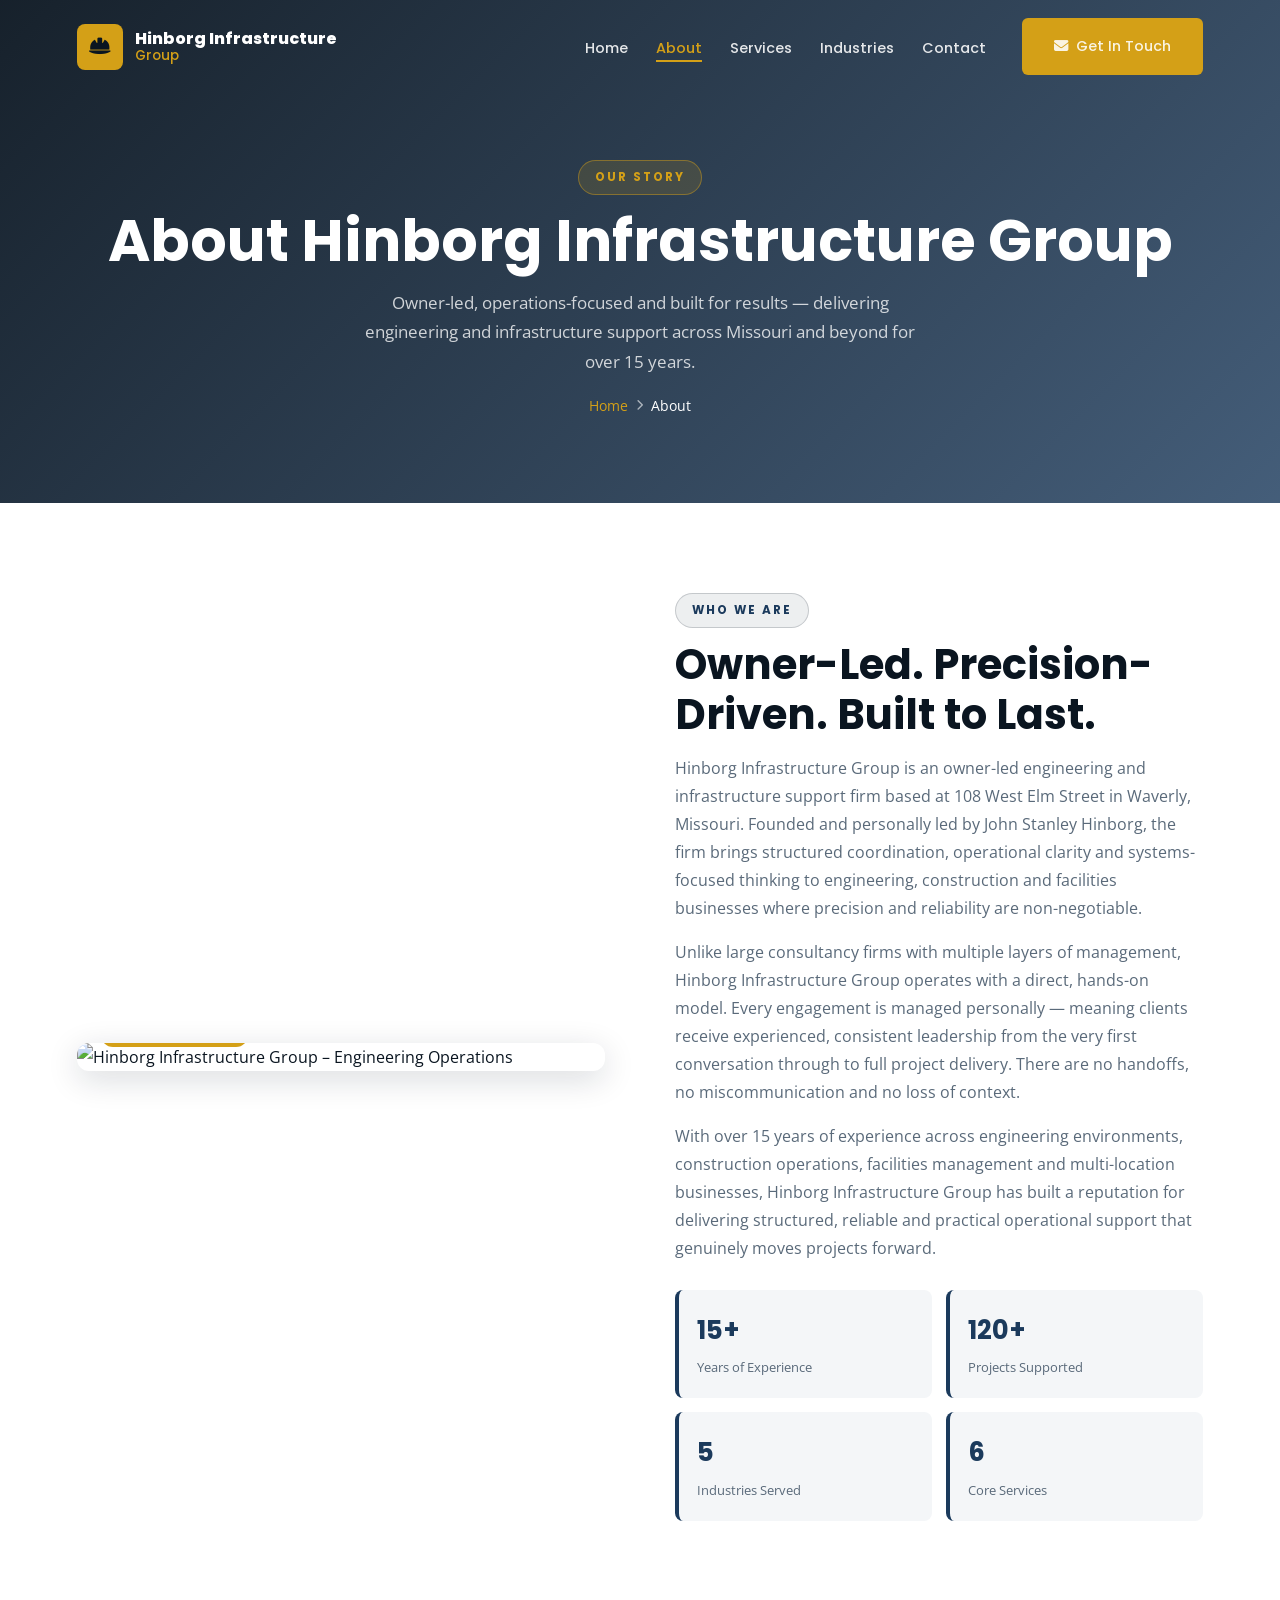
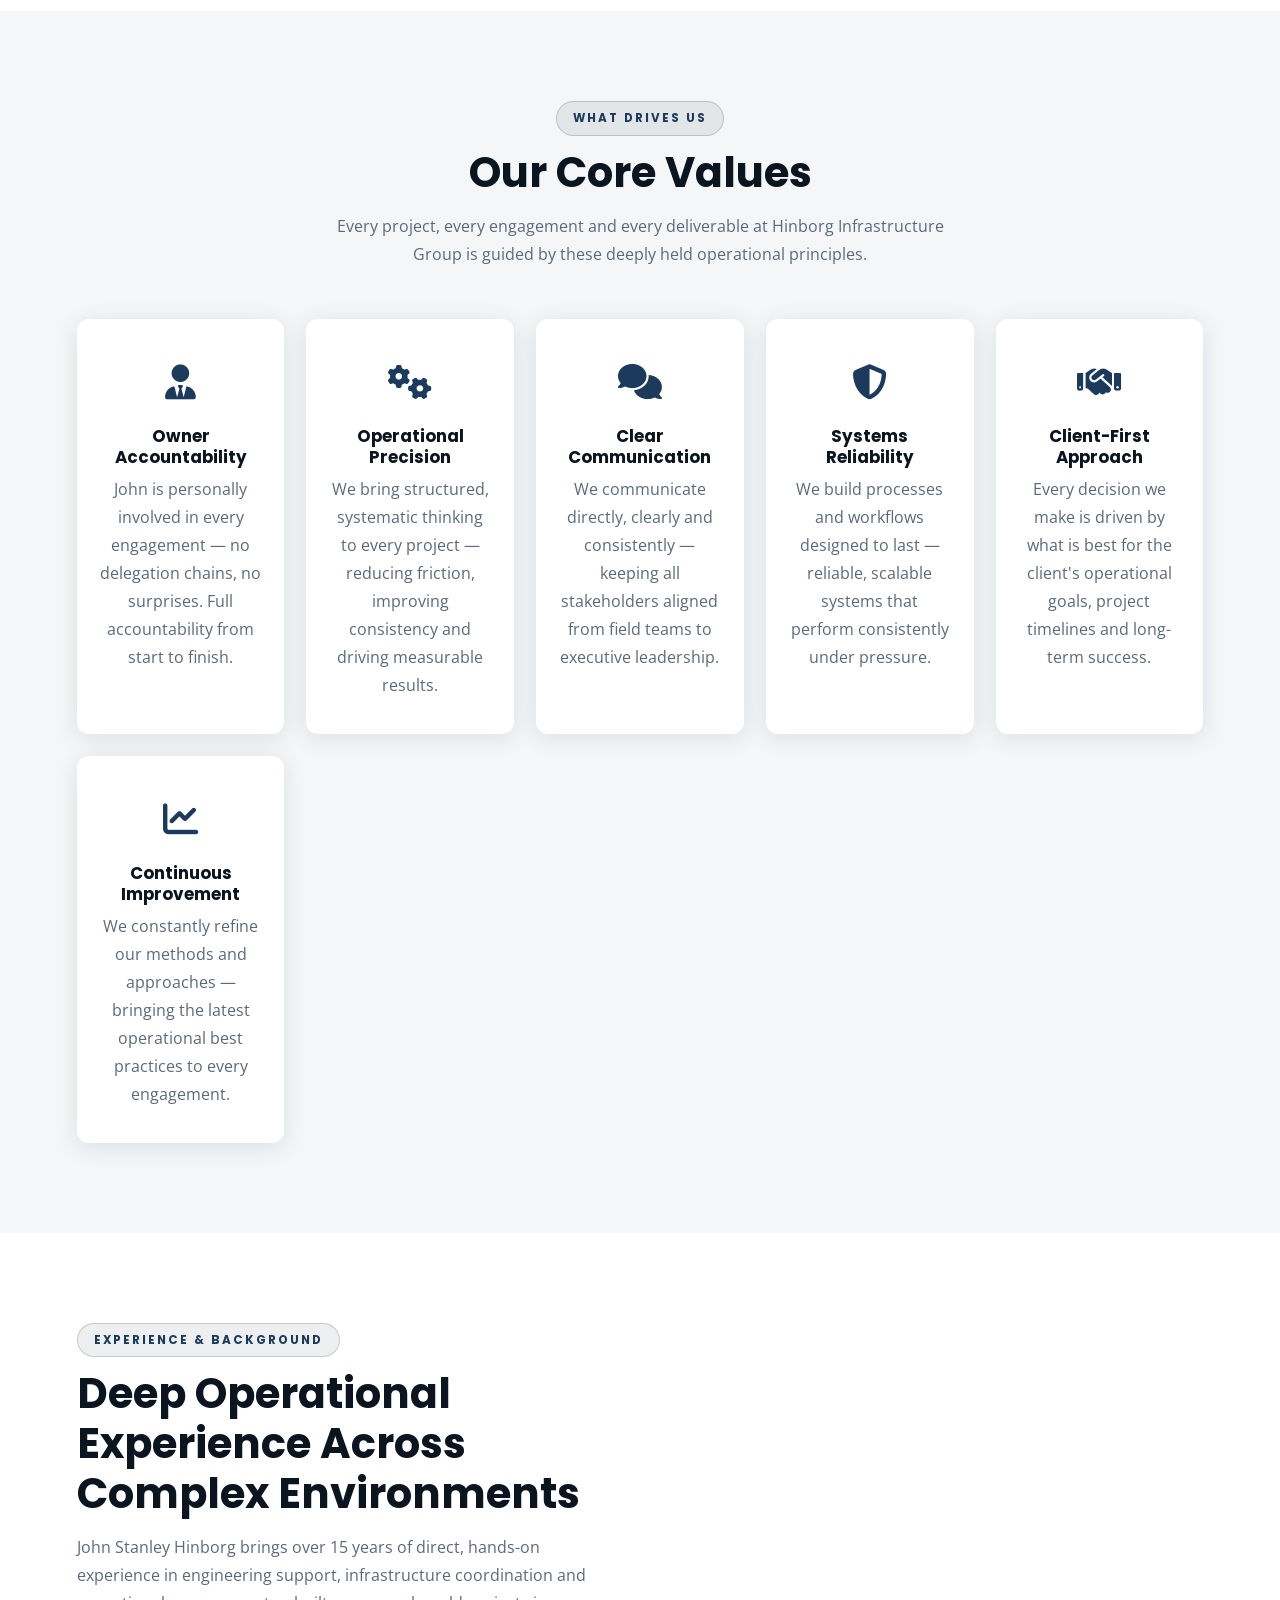
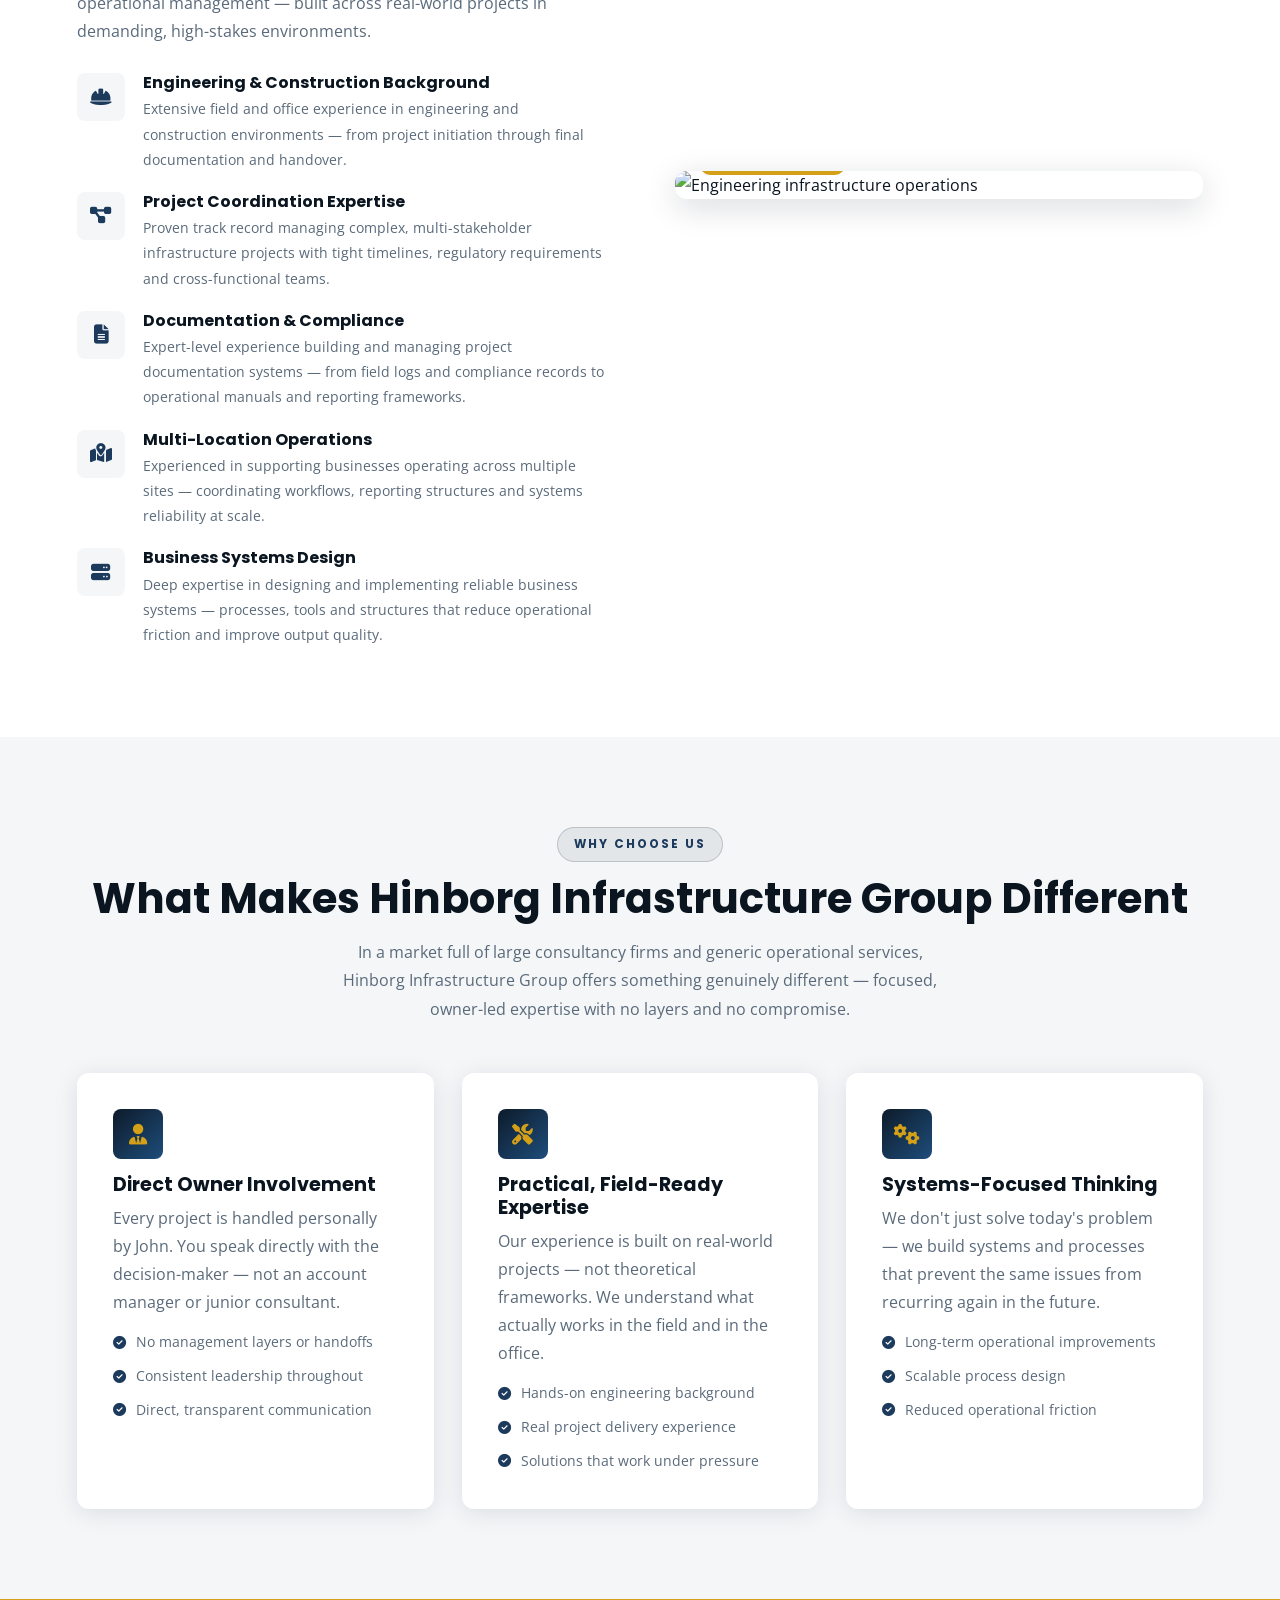
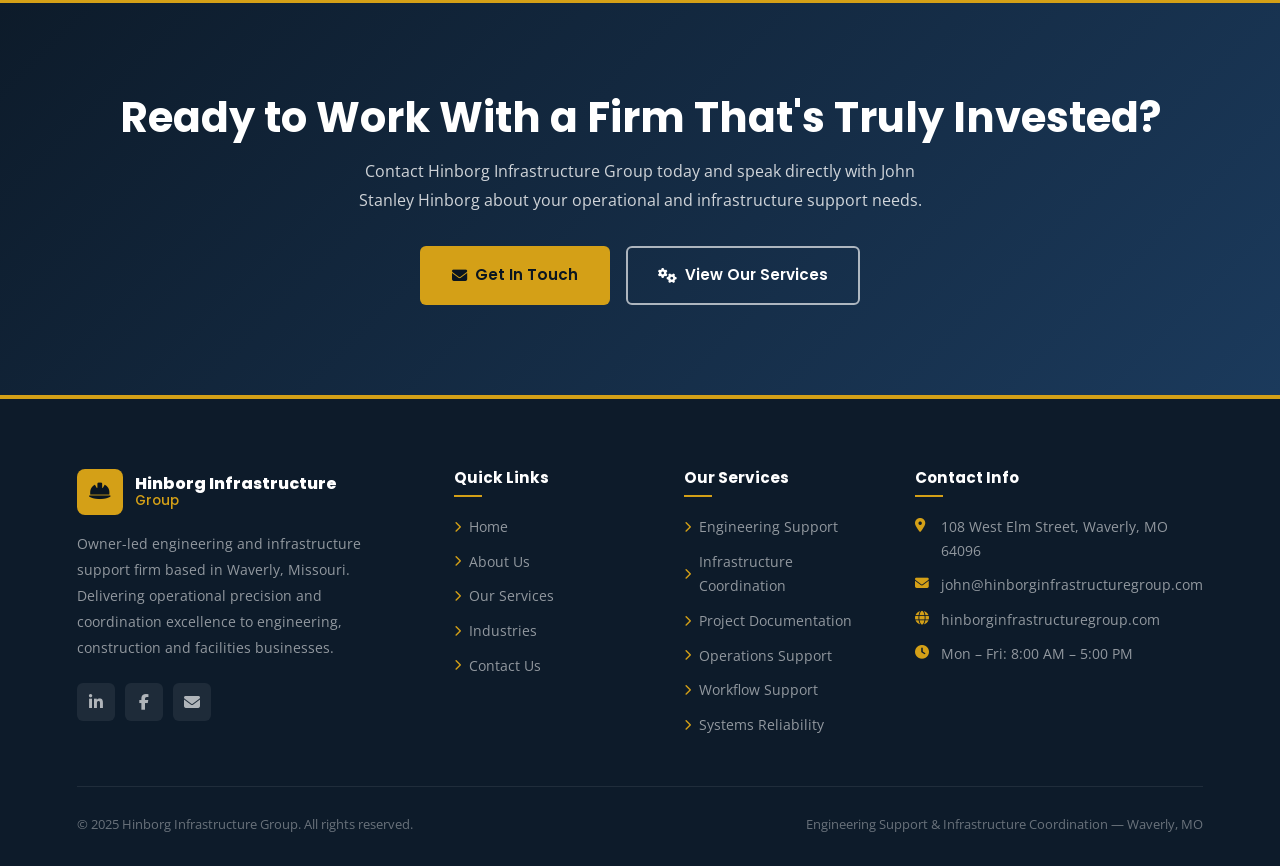
==== about.html @ 2a399a73 "first commit" ====
<!doctype html>
<html lang="en">
  <head>
    <meta charset="UTF-8" />
    <meta name="viewport" content="width=device-width, initial-scale=1.0" />
    <meta
      name="description"
      content="About Hinborg Infrastructure Group – Owner-led engineering and infrastructure support firm led by John Stanley Hinborg in Waverly, Missouri."
    />
    <title>About Us | Hinborg Infrastructure Group</title>
    <link rel="icon" href="assets/images/favicon.ico" type="image/x-icon" />
    <link rel="preconnect" href="https://fonts.googleapis.com" />
    <link rel="preconnect" href="https://fonts.gstatic.com" crossorigin />
    <link
      href="https://fonts.googleapis.com/css2?family=Poppins:wght@400;500;600;700;800&family=Open+Sans:wght@400;500;600&display=swap"
      rel="stylesheet"
    />
    <link
      rel="stylesheet"
      href="https://cdnjs.cloudflare.com/ajax/libs/font-awesome/6.5.0/css/all.min.css"
    />
    <link rel="stylesheet" href="assets/css/style.css" />
  </head>
  <body>
    <!-- NAVBAR -->
    <nav class="navbar">
      <a href="index.html" class="nav-logo">
        <div class="logo-icon"><i class="fas fa-hard-hat"></i></div>
        <div class="logo-text">Hinborg Infrastructure <span>Group</span></div>
      </a>
      <ul class="nav-links">
        <li><a href="index.html">Home</a></li>
        <li><a href="about.html" class="active">About</a></li>
        <li><a href="services.html">Services</a></li>
        <li><a href="industries.html">Industries</a></li>
        <li><a href="contact.html">Contact</a></li>
        <li class="nav-cta">
          <a href="contact.html" class="btn btn-gold">
            <i class="fas fa-envelope"></i> Get In Touch
          </a>
        </li>
      </ul>
      <div
        class="hamburger"
        aria-label="Toggle Menu"
        role="button"
        tabindex="0"
      >
        <span></span><span></span><span></span>
      </div>
    </nav>

    <!-- PAGE HERO -->
    <div class="page-hero about-hero-bg">
      <div class="page-hero-content">
        <span class="section-tag">Our Story</span>
        <h1>About Hinborg Infrastructure Group</h1>
        <p>
          Owner-led, operations-focused and built for results — delivering
          engineering and infrastructure support across Missouri and beyond for
          over 15 years.
        </p>
        <div class="breadcrumb">
          <a href="index.html">Home</a>
          <i class="fas fa-chevron-right" style="font-size: 0.7rem"></i>
          <span>About</span>
        </div>
      </div>
    </div>

    <!-- ABOUT STORY -->
    <section class="about-story">
      <div class="about-grid">
        <div class="about-img reveal-left">
          <img
            src="./assets/images/boss.png"
            alt="Hinborg Infrastructure Group – Engineering Operations"
            loading="lazy"
          />
          <div
            class="why-badge"
            style="position: absolute; bottom: 24px; left: 24px"
          >
            <strong>15+</strong>
            <span>Years of Expertise</span>
          </div>
        </div>

        <div class="about-text reveal-right">
          <span class="section-tag">Who We Are</span>
          <h2 class="section-title">
            Owner-Led. Precision-Driven. Built to Last.
          </h2>
          <p>
            Hinborg Infrastructure Group is an owner-led engineering and
            infrastructure support firm based at 108 West Elm Street in Waverly,
            Missouri. Founded and personally led by John Stanley Hinborg, the
            firm brings structured coordination, operational clarity and
            systems-focused thinking to engineering, construction and facilities
            businesses where precision and reliability are non-negotiable.
          </p>
          <p>
            Unlike large consultancy firms with multiple layers of management,
            Hinborg Infrastructure Group operates with a direct, hands-on model.
            Every engagement is managed personally — meaning clients receive
            experienced, consistent leadership from the very first conversation
            through to full project delivery. There are no handoffs, no
            miscommunication and no loss of context.
          </p>
          <p>
            With over 15 years of experience across engineering environments,
            construction operations, facilities management and multi-location
            businesses, Hinborg Infrastructure Group has built a reputation for
            delivering structured, reliable and practical operational support
            that genuinely moves projects forward.
          </p>
          <div class="about-highlights">
            <div class="highlight-box">
              <strong>15+</strong>
              <span>Years of Experience</span>
            </div>
            <div class="highlight-box">
              <strong>120+</strong>
              <span>Projects Supported</span>
            </div>
            <div class="highlight-box">
              <strong>5</strong>
              <span>Industries Served</span>
            </div>
            <div class="highlight-box">
              <strong>6</strong>
              <span>Core Services</span>
            </div>
          </div>
        </div>
      </div>
    </section>

    <!-- CORE VALUES -->
    <section class="values-section">
      <div class="text-center">
        <span class="section-tag reveal">What Drives Us</span>
        <h2 class="section-title reveal">Our Core Values</h2>
        <p class="section-sub reveal">
          Every project, every engagement and every deliverable at Hinborg
          Infrastructure Group is guided by these deeply held operational
          principles.
        </p>
      </div>
      <div class="values-grid">
        <div class="value-card reveal">
          <div class="v-icon"><i class="fas fa-user-tie"></i></div>
          <h3>Owner Accountability</h3>
          <p>
            John is personally involved in every engagement — no delegation
            chains, no surprises. Full accountability from start to finish.
          </p>
        </div>

        <div class="value-card reveal">
          <div class="v-icon"><i class="fas fa-cogs"></i></div>
          <h3>Operational Precision</h3>
          <p>
            We bring structured, systematic thinking to every project — reducing
            friction, improving consistency and driving measurable results.
          </p>
        </div>

        <div class="value-card reveal">
          <div class="v-icon"><i class="fas fa-comments"></i></div>
          <h3>Clear Communication</h3>
          <p>
            We communicate directly, clearly and consistently — keeping all
            stakeholders aligned from field teams to executive leadership.
          </p>
        </div>

        <div class="value-card reveal">
          <div class="v-icon"><i class="fas fa-shield-alt"></i></div>
          <h3>Systems Reliability</h3>
          <p>
            We build processes and workflows designed to last — reliable,
            scalable systems that perform consistently under pressure.
          </p>
        </div>

        <div class="value-card reveal">
          <div class="v-icon"><i class="fas fa-handshake"></i></div>
          <h3>Client-First Approach</h3>
          <p>
            Every decision we make is driven by what is best for the client's
            operational goals, project timelines and long-term success.
          </p>
        </div>

        <div class="value-card reveal">
          <div class="v-icon"><i class="fas fa-chart-line"></i></div>
          <h3>Continuous Improvement</h3>
          <p>
            We constantly refine our methods and approaches — bringing the
            latest operational best practices to every engagement.
          </p>
        </div>
      </div>
    </section>

    <!-- CREDENTIALS / EXPERIENCE -->
    <section style="background: var(--white); padding: 90px 6%">
      <div class="why-grid">
        <div class="why-content reveal-left">
          <span class="section-tag">Experience & Background</span>
          <h2 class="section-title">
            Deep Operational Experience Across Complex Environments
          </h2>
          <p>
            John Stanley Hinborg brings over 15 years of direct, hands-on
            experience in engineering support, infrastructure coordination and
            operational management — built across real-world projects in
            demanding, high-stakes environments.
          </p>
          <div class="why-list">
            <div class="why-item">
              <div class="wi-icon"><i class="fas fa-hard-hat"></i></div>
              <div>
                <h4>Engineering & Construction Background</h4>
                <p>
                  Extensive field and office experience in engineering and
                  construction environments — from project initiation through
                  final documentation and handover.
                </p>
              </div>
            </div>
            <div class="why-item">
              <div class="wi-icon"><i class="fas fa-project-diagram"></i></div>
              <div>
                <h4>Project Coordination Expertise</h4>
                <p>
                  Proven track record managing complex, multi-stakeholder
                  infrastructure projects with tight timelines, regulatory
                  requirements and cross-functional teams.
                </p>
              </div>
            </div>
            <div class="why-item">
              <div class="wi-icon"><i class="fas fa-file-alt"></i></div>
              <div>
                <h4>Documentation & Compliance</h4>
                <p>
                  Expert-level experience building and managing project
                  documentation systems — from field logs and compliance records
                  to operational manuals and reporting frameworks.
                </p>
              </div>
            </div>
            <div class="why-item">
              <div class="wi-icon"><i class="fas fa-map-marked-alt"></i></div>
              <div>
                <h4>Multi-Location Operations</h4>
                <p>
                  Experienced in supporting businesses operating across multiple
                  sites — coordinating workflows, reporting structures and
                  systems reliability at scale.
                </p>
              </div>
            </div>
            <div class="why-item">
              <div class="wi-icon"><i class="fas fa-server"></i></div>
              <div>
                <h4>Business Systems Design</h4>
                <p>
                  Deep expertise in designing and implementing reliable business
                  systems — processes, tools and structures that reduce
                  operational friction and improve output quality.
                </p>
              </div>
            </div>
          </div>
        </div>

        <div class="why-img reveal-right">
          <img
            src="https://images.unsplash.com/photo-1565008447742-97f6f38c985c?w=800&q=80"
            alt="Engineering infrastructure operations"
            loading="lazy"
          />
          <div
            class="why-badge"
            style="position: absolute; bottom: 24px; left: 24px"
          >
            <strong>120+</strong>
            <span>Projects Delivered</span>
          </div>
        </div>
      </div>
    </section>

    <!-- WHY HINBORG -->
    <section style="background: var(--light-gray); padding: 90px 6%">
      <div class="text-center">
        <span class="section-tag reveal">Why Choose Us</span>
        <h2 class="section-title reveal">
          What Makes Hinborg Infrastructure Group Different
        </h2>
        <p class="section-sub reveal">
          In a market full of large consultancy firms and generic operational
          services, Hinborg Infrastructure Group offers something genuinely
          different — focused, owner-led expertise with no layers and no
          compromise.
        </p>
      </div>
      <div
        class="services-full-grid"
        style="grid-template-columns: repeat(auto-fit, minmax(280px, 1fr))"
      >
        <div class="service-full-card reveal">
          <div class="sf-body" style="padding: 36px">
            <div class="sf-icon"><i class="fas fa-user-tie"></i></div>
            <h3>Direct Owner Involvement</h3>
            <p>
              Every project is handled personally by John. You speak directly
              with the decision-maker — not an account manager or junior
              consultant.
            </p>
            <ul class="sf-features" style="margin-top: 14px">
              <li>
                <i class="fas fa-check-circle"></i> No management layers or
                handoffs
              </li>
              <li>
                <i class="fas fa-check-circle"></i> Consistent leadership
                throughout
              </li>
              <li>
                <i class="fas fa-check-circle"></i> Direct, transparent
                communication
              </li>
            </ul>
          </div>
        </div>

        <div class="service-full-card reveal">
          <div class="sf-body" style="padding: 36px">
            <div class="sf-icon"><i class="fas fa-tools"></i></div>
            <h3>Practical, Field-Ready Expertise</h3>
            <p>
              Our experience is built on real-world projects — not theoretical
              frameworks. We understand what actually works in the field and in
              the office.
            </p>
            <ul class="sf-features" style="margin-top: 14px">
              <li>
                <i class="fas fa-check-circle"></i> Hands-on engineering
                background
              </li>
              <li>
                <i class="fas fa-check-circle"></i> Real project delivery
                experience
              </li>
              <li>
                <i class="fas fa-check-circle"></i> Solutions that work under
                pressure
              </li>
            </ul>
          </div>
        </div>

        <div class="service-full-card reveal">
          <div class="sf-body" style="padding: 36px">
            <div class="sf-icon"><i class="fas fa-cogs"></i></div>
            <h3>Systems-Focused Thinking</h3>
            <p>
              We don't just solve today's problem — we build systems and
              processes that prevent the same issues from recurring again in the
              future.
            </p>
            <ul class="sf-features" style="margin-top: 14px">
              <li>
                <i class="fas fa-check-circle"></i> Long-term operational
                improvements
              </li>
              <li>
                <i class="fas fa-check-circle"></i> Scalable process design
              </li>
              <li>
                <i class="fas fa-check-circle"></i> Reduced operational friction
              </li>
            </ul>
          </div>
        </div>
      </div>
    </section>

    <!-- CTA BANNER -->
    <section class="cta-banner">
      <h2 class="reveal">Ready to Work With a Firm That's Truly Invested?</h2>
      <p class="reveal">
        Contact Hinborg Infrastructure Group today and speak directly with John
        Stanley Hinborg about your operational and infrastructure support needs.
      </p>
      <div class="cta-btns reveal">
        <a href="contact.html" class="btn btn-gold"
          ><i class="fas fa-envelope"></i> Get In Touch</a
        >
        <a href="services.html" class="btn btn-outline"
          ><i class="fas fa-cogs"></i> View Our Services</a
        >
      </div>
    </section>

    <!-- FOOTER -->
    <footer>
      <div class="footer-grid">
        <div class="footer-brand">
          <div class="nav-logo" style="margin-bottom: 0">
            <div class="logo-icon"><i class="fas fa-hard-hat"></i></div>
            <div class="logo-text">
              Hinborg Infrastructure <span>Group</span>
            </div>
          </div>
          <p>
            Owner-led engineering and infrastructure support firm based in
            Waverly, Missouri. Delivering operational precision and coordination
            excellence to engineering, construction and facilities businesses.
          </p>
          <div class="social-links">
            <a href="#" aria-label="LinkedIn"
              ><i class="fab fa-linkedin-in"></i
            ></a>
            <a href="#" aria-label="Facebook"
              ><i class="fab fa-facebook-f"></i
            ></a>
            <a href="#" aria-label="Email"><i class="fas fa-envelope"></i></a>
          </div>
        </div>
        <div class="footer-col">
          <h4>Quick Links</h4>
          <ul>
            <li>
              <a href="index.html"><i class="fas fa-chevron-right"></i> Home</a>
            </li>
            <li>
              <a href="about.html"
                ><i class="fas fa-chevron-right"></i> About Us</a
              >
            </li>
            <li>
              <a href="services.html"
                ><i class="fas fa-chevron-right"></i> Our Services</a
              >
            </li>
            <li>
              <a href="industries.html"
                ><i class="fas fa-chevron-right"></i> Industries</a
              >
            </li>
            <li>
              <a href="contact.html"
                ><i class="fas fa-chevron-right"></i> Contact Us</a
              >
            </li>
          </ul>
        </div>
        <div class="footer-col">
          <h4>Our Services</h4>
          <ul>
            <li>
              <a href="services.html"
                ><i class="fas fa-chevron-right"></i> Engineering Support</a
              >
            </li>
            <li>
              <a href="services.html"
                ><i class="fas fa-chevron-right"></i> Infrastructure
                Coordination</a
              >
            </li>
            <li>
              <a href="services.html"
                ><i class="fas fa-chevron-right"></i> Project Documentation</a
              >
            </li>
            <li>
              <a href="services.html"
                ><i class="fas fa-chevron-right"></i> Operations Support</a
              >
            </li>
            <li>
              <a href="services.html"
                ><i class="fas fa-chevron-right"></i> Workflow Support</a
              >
            </li>
            <li>
              <a href="services.html"
                ><i class="fas fa-chevron-right"></i> Systems Reliability</a
              >
            </li>
          </ul>
        </div>
        <div class="footer-col">
          <h4>Contact Info</h4>
          <ul class="footer-contact-list">
            <li>
              <i class="fas fa-map-marker-alt"></i> 108 West Elm Street,
              Waverly, MO 64096
            </li>
            <li>
              <i class="fas fa-envelope"></i
              ><a
                href="mailto:john@hinborginfrastructuregroup.com"
                style="color: rgba(255, 255, 255, 0.55)"
              >
                john@hinborginfrastructuregroup.com</a
              >
            </li>
            <li><i class="fas fa-globe"></i> hinborginfrastructuregroup.com</li>
            <li><i class="fas fa-clock"></i> Mon – Fri: 8:00 AM – 5:00 PM</li>
          </ul>
        </div>
      </div>
      <div class="footer-bottom">
        <p>© 2025 Hinborg Infrastructure Group. All rights reserved.</p>
        <p>Engineering Support & Infrastructure Coordination — Waverly, MO</p>
      </div>
    </footer>

    <button id="backToTop" aria-label="Back to top">
      <i class="fas fa-chevron-up"></i>
    </button>
    <script src="assets/js/main.js"></script>
  </body>
</html>
---- assets/css/style.css ----
/* ================================================
   HINBORG INFRASTRUCTURE GROUP — style.css
   ================================================ */

/* ── 1. CSS Variables ── */
:root {
  --navy:          #0D1B2A;
  --navy-mid:      #1B3A5C;
  --navy-light:    #1E4D7B;
  --gold:          #D4A017;
  --gold-light:    #E8B420;
  --gold-dark:     #B8860B;
  --gray:          #5A6A7A;
  --gray-light:    #8A9AAA;
  --light-gray:    #F4F6F8;
  --white:         #FFFFFF;
  --dark:          #0A1520;
  --shadow:        0 4px 24px rgba(13,27,42,0.10);
  --shadow-md:     0 8px 32px rgba(13,27,42,0.16);
  --radius:        12px;
  --transition:    all 0.3s ease;
  --font-head:     'Poppins', sans-serif;
  --font-body:     'Open Sans', sans-serif;
}

/* ── 2. Reset & Base ── */
*, *::before, *::after { box-sizing: border-box; margin: 0; padding: 0; }
html { scroll-behavior: smooth; }
body {
  font-family: var(--font-body);
  color: var(--dark);
  background: var(--white);
  line-height: 1.75;
  overflow-x: hidden;
}
img { max-width: 100%; display: block; }
a  { text-decoration: none; color: inherit; }
ul { list-style: none; }

/* ── 3. Typography ── */
h1, h2, h3, h4 { font-family: var(--font-head); line-height: 1.2; }
h1 { font-size: clamp(2.2rem, 5vw, 3.6rem); }
h2 { font-size: clamp(1.8rem, 3.5vw, 2.6rem); }
h3 { font-size: 1.2rem; }
p  { color: var(--gray); }

.section-tag {
  display: inline-block;
  background: rgba(13,27,42,0.07);
  color: var(--navy-mid);
  border: 1px solid rgba(13,27,42,0.18);
  font-family: var(--font-head);
  font-weight: 700;
  font-size: 0.74rem;
  letter-spacing: 2px;
  text-transform: uppercase;
  padding: 6px 16px;
  border-radius: 50px;
  margin-bottom: 12px;
}
.section-title { color: var(--dark); margin-bottom: 14px; }
.section-sub   { max-width: 620px; margin: 0 auto 50px; text-align: center; font-size: 1.02rem; }
.text-center   { text-align: center; }

/* ── 4. Buttons ── */
.btn {
  display: inline-flex;
  align-items: center;
  gap: 8px;
  padding: 14px 30px;
  border-radius: 6px;
  font-family: var(--font-head);
  font-weight: 600;
  font-size: 0.95rem;
  cursor: pointer;
  border: 2px solid transparent;
  transition: var(--transition);
  text-decoration: none;
}
.btn-gold {
  background: var(--gold);
  color: var(--dark);
}
.btn-gold:hover {
  background: var(--gold-dark);
  color: var(--white);
  transform: translateY(-2px);
  box-shadow: 0 8px 25px rgba(212,160,23,0.40);
}
.btn-outline {
  background: transparent;
  color: var(--white);
  border-color: rgba(255,255,255,0.65);
}
.btn-outline:hover {
  background: var(--white);
  color: var(--navy);
  transform: translateY(-2px);
}
.btn-navy {
  background: var(--navy-mid);
  color: var(--white);
}
.btn-navy:hover {
  background: var(--navy);
  transform: translateY(-2px);
  box-shadow: 0 8px 25px rgba(13,27,42,0.30);
}
.btn-outline-navy {
  background: transparent;
  color: var(--navy-mid);
  border-color: var(--navy-mid);
}
.btn-outline-navy:hover {
  background: var(--navy-mid);
  color: var(--white);
  transform: translateY(-2px);
}

/* ── 5. Navbar ── */
.navbar {
  position: fixed;
  top: 0; left: 0; right: 0;
  z-index: 1000;
  display: flex;
  align-items: center;
  justify-content: space-between;
  padding: 18px 6%;
  transition: var(--transition);
  background: transparent;
}
.navbar.scrolled {
  background: var(--navy);
  padding: 12px 6%;
  box-shadow: var(--shadow-md);
}
.nav-logo { display: flex; align-items: center; gap: 12px; }
.nav-logo .logo-icon {
  width: 46px; height: 46px;
  background: var(--gold);
  border-radius: 8px;
  display: flex; align-items: center; justify-content: center;
  font-size: 1.2rem; color: var(--dark);
}
.nav-logo .logo-text {
  font-family: var(--font-head);
  font-weight: 800;
  font-size: 1rem;
  color: var(--white);
  line-height: 1.2;
}
.nav-logo .logo-text span { color: var(--gold); display: block; font-weight: 500; font-size: 0.85rem; }
.nav-links { display: flex; align-items: center; gap: 28px; }
.nav-links a {
  color: rgba(255,255,255,0.88);
  font-family: var(--font-head);
  font-weight: 500;
  font-size: 0.90rem;
  position: relative;
  transition: var(--transition);
}
.nav-links a::after {
  content: '';
  position: absolute;
  bottom: -4px; left: 0;
  width: 0; height: 2px;
  background: var(--gold);
  transition: var(--transition);
}
.nav-links a:hover,
.nav-links a.active { color: var(--gold); }
.nav-links a:hover::after,
.nav-links a.active::after { width: 100%; }
.nav-cta { margin-left: 8px; }
.hamburger {
  display: none;
  flex-direction: column;
  gap: 5px;
  cursor: pointer;
  padding: 4px;
  z-index: 1001;
}
.hamburger span {
  display: block;
  width: 26px; height: 3px;
  background: var(--white);
  border-radius: 3px;
  transition: var(--transition);
}
.hamburger.open span:nth-child(1) { transform: translateY(8px) rotate(45deg); }
.hamburger.open span:nth-child(2) { opacity: 0; }
.hamburger.open span:nth-child(3) { transform: translateY(-8px) rotate(-45deg); }

/* ── 6. Hero ── */
.hero {
  position: relative;
  min-height: 100vh;
  display: flex;
  align-items: center;
  background: url('https://images.unsplash.com/photo-1504307651254-35680f356dfd?w=1600&q=80') center/cover no-repeat;
}
.hero::before {
  content: '';
  position: absolute; inset: 0;
  background: linear-gradient(135deg, rgba(10,21,32,0.95) 0%, rgba(27,58,92,0.80) 100%);
}
.hero-content {
  position: relative;
  padding: 130px 6% 90px;
  max-width: 780px;
}
.hero-badge {
  display: inline-flex;
  align-items: center;
  gap: 8px;
  background: rgba(212,160,23,0.15);
  border: 1px solid rgba(212,160,23,0.50);
  color: var(--gold);
  padding: 8px 18px;
  border-radius: 6px;
  font-size: 0.80rem;
  font-weight: 600;
  letter-spacing: 1px;
  text-transform: uppercase;
  margin-bottom: 22px;
}
.hero-content h1 { color: var(--white); margin-bottom: 18px; font-weight: 800; }
.hero-content h1 span { color: var(--gold); }
.hero-content p  { color: rgba(255,255,255,0.82); font-size: 1.06rem; max-width: 620px; margin-bottom: 36px; }
.hero-btns  { display: flex; gap: 16px; flex-wrap: wrap; }
.hero-stats { display: flex; gap: 50px; margin-top: 60px; flex-wrap: wrap; padding-top: 32px; border-top: 1px solid rgba(255,255,255,0.12); }
.stat { color: var(--white); }
.stat strong { display: block; font-family: var(--font-head); font-size: 2.4rem; font-weight: 800; color: var(--gold); }
.stat span   { font-size: 0.82rem; opacity: 0.72; text-transform: uppercase; letter-spacing: 1px; }

/* ── 7. Trust Bar ── */
.trust-bar { background: var(--navy); padding: 16px 6%; border-bottom: 1px solid rgba(255,255,255,0.06); }
.trust-bar-inner {
  display: flex;
  align-items: center;
  justify-content: center;
  flex-wrap: wrap;
  gap: 8px;
}
.trust-item {
  display: flex;
  align-items: center;
  gap: 9px;
  color: rgba(255,255,255,0.80);
  font-family: var(--font-head);
  font-size: 0.82rem;
  font-weight: 500;
  padding: 5px 10px;
}
.trust-item i { color: var(--gold); font-size: 0.90rem; }
.trust-divider { width: 1px; height: 22px; background: rgba(255,255,255,0.15); }

/* ── 8. Sections ── */
section { padding: 90px 6%; }

/* ── 9. Services Snapshot ── */
.services-snapshot { background: var(--light-gray); }
.services-grid {
  display: grid;
  grid-template-columns: repeat(auto-fit, minmax(260px, 1fr));
  gap: 24px;
  margin-top: 20px;
}
.service-card {
  background: var(--white);
  border-radius: var(--radius);
  padding: 36px 26px;
  text-align: center;
  box-shadow: var(--shadow);
  transition: var(--transition);
  border-top: 4px solid transparent;
  border-bottom: 3px solid transparent;
}
.service-card:hover {
  transform: translateY(-8px);
  border-top-color: var(--navy-mid);
  border-bottom-color: var(--gold);
  box-shadow: var(--shadow-md);
}
.service-card .icon {
  width: 70px; height: 70px;
  background: linear-gradient(135deg, var(--navy), var(--navy-light));
  border-radius: 10px;
  display: flex; align-items: center; justify-content: center;
  font-size: 1.7rem; color: var(--gold);
  margin: 0 auto 22px;
}
.service-card h3 { margin-bottom: 10px; font-size: 1.05rem; }

/* ── 10. Why Us / About ── */
.why-us { background: var(--white); }
.why-grid {
  display: grid;
  grid-template-columns: 1fr 1fr;
  gap: 70px;
  align-items: center;
}
.why-img { border-radius: var(--radius); overflow: hidden; box-shadow: var(--shadow-md); position: relative; }
.why-img img { width: 100%; height: 100%; object-fit: cover; }
.why-badge {
  position: absolute;
  bottom: 24px; left: 24px;
  background: var(--gold);
  padding: 16px 22px;
  border-radius: var(--radius);
  text-align: center;
}
.why-badge strong { display: block; font-family: var(--font-head); font-size: 1.9rem; color: var(--dark); font-weight: 800; }
.why-badge span   { font-size: 0.76rem; font-weight: 600; color: var(--dark); }
.why-list { display: flex; flex-direction: column; gap: 20px; margin-top: 28px; }
.why-item { display: flex; gap: 18px; align-items: flex-start; }
.why-item .wi-icon {
  min-width: 48px; height: 48px;
  background: var(--light-gray);
  border-radius: 8px;
  display: flex; align-items: center; justify-content: center;
  color: var(--navy-mid); font-size: 1.2rem;
  transition: var(--transition);
}
.why-item:hover .wi-icon { background: var(--navy-mid); color: var(--gold); }
.why-item h4 { margin-bottom: 4px; font-size: 1rem; color: var(--dark); }
.why-item p  { font-size: 0.90rem; margin: 0; }

/* ── 11. Stats Strip ── */
.stats-strip {
  background: linear-gradient(135deg, var(--navy), var(--navy-mid));
  padding: 70px 6%;
}
.stats-grid {
  display: grid;
  grid-template-columns: repeat(auto-fit, minmax(180px, 1fr));
  gap: 24px;
}
.stat-box {
  text-align: center;
  padding: 36px 20px; border-radius: var(--radius);
  background: rgba(255,255,255,0.05);
  border: 1px solid rgba(255,255,255,0.10);
  transition: var(--transition);
}
.stat-box:hover { background: rgba(255,255,255,0.10); transform: translateY(-4px); }
.stat-box i      { font-size: 2rem; color: var(--gold); margin-bottom: 16px; display: block; }
.stat-box strong { display: block; font-family: var(--font-head); font-size: 2.6rem; font-weight: 800; color: var(--white); }
.stat-box span   { font-size: 0.82rem; color: rgba(255,255,255,0.65); margin-top: 6px; display: block; text-transform: uppercase; letter-spacing: 1px; }

/* ── 12. Industries Snapshot ── */
.industries-snapshot { background: var(--light-gray); }
.industries-grid {
  display: grid;
  grid-template-columns: repeat(auto-fit, minmax(220px, 1fr));
  gap: 22px;
  margin-top: 20px;
}
.industry-card {
  background: var(--white);
  border-radius: var(--radius);
  padding: 32px 24px;
  box-shadow: var(--shadow);
  transition: var(--transition);
  border-left: 4px solid transparent;
}
.industry-card:hover {
  transform: translateY(-6px);
  border-left-color: var(--gold);
  box-shadow: var(--shadow-md);
}
.ind-icon {
  width: 56px; height: 56px;
  background: var(--light-gray);
  border-radius: 8px;
  display: flex; align-items: center; justify-content: center;
  font-size: 1.5rem; color: var(--navy-mid);
  margin-bottom: 18px;
  transition: var(--transition);
}
.industry-card:hover .ind-icon { background: var(--navy-mid); color: var(--gold); }
.industry-card h3 { margin-bottom: 10px; font-size: 1.05rem; }
.ind-link {
  display: inline-flex; align-items: center; gap: 6px;
  margin-top: 14px; font-family: var(--font-head);
  font-size: 0.85rem; font-weight: 600; color: var(--navy-mid);
  transition: var(--transition);
}
.ind-link:hover { color: var(--gold); gap: 10px; }

/* ── 13. Process ── */
.process-section { background: var(--white); }
.process-grid {
  display: flex; align-items: center; justify-content: center;
  gap: 20px; flex-wrap: wrap; margin-top: 20px;
}
.process-card {
  background: var(--light-gray); border-radius: var(--radius);
  padding: 40px 28px; text-align: center;
  flex: 1; min-width: 220px; max-width: 280px;
  position: relative; transition: var(--transition);
  border-bottom: 3px solid transparent;
}
.process-card:hover { transform: translateY(-6px); border-bottom-color: var(--gold); box-shadow: var(--shadow-md); background: var(--white); }
.process-num {
  position: absolute; top: -16px; left: 50%; transform: translateX(-50%);
  background: var(--navy-mid); color: var(--gold);
  font-family: var(--font-head); font-weight: 800; font-size: 0.85rem;
  padding: 4px 16px; border-radius: 50px;
}
.process-icon {
  width: 66px; height: 66px;
  background: linear-gradient(135deg, var(--navy), var(--navy-light));
  border-radius: 10px;
  display: flex; align-items: center; justify-content: center;
  font-size: 1.6rem; color: var(--gold);
  margin: 16px auto 18px;
}
.process-card h3 { margin-bottom: 10px; font-size: 1.05rem; }
.process-arrow   { color: var(--navy-light); font-size: 1.5rem; opacity: 0.30; }

/* ── 14. CTA Banner ── */
.cta-banner {
  background: linear-gradient(135deg, var(--navy), var(--navy-mid));
  padding: 90px 6%; text-align: center;
  border-top: 4px solid var(--gold);
}
.cta-banner h2 { color: var(--white); margin-bottom: 14px; }
.cta-banner p  { color: rgba(255,255,255,0.80); max-width: 580px; margin: 0 auto 32px; font-size: 1.02rem; }
.cta-btns { display: flex; gap: 16px; justify-content: center; flex-wrap: wrap; }

/* ── 15. Page Hero (inner pages) ── */
.page-hero {
  position: relative;
  padding: 160px 6% 85px;
  text-align: center;
}
.page-hero::before {
  content: '';
  position: absolute; inset: 0;
  background: linear-gradient(135deg, rgba(10,21,32,0.95), rgba(27,58,92,0.82));
  z-index: 0;
}
.page-hero-content { position: relative; z-index: 1; }
.page-hero .section-tag { background: rgba(212,160,23,0.15); border-color: rgba(212,160,23,0.45); color: var(--gold); }
.page-hero h1 { color: var(--white); margin-bottom: 12px; }
.page-hero p  { color: rgba(255,255,255,0.78); font-size: 1.05rem; max-width: 580px; margin: 0 auto; }
.breadcrumb {
  display: flex; align-items: center; justify-content: center;
  gap: 8px; margin-top: 18px;
  font-size: 0.86rem; color: rgba(255,255,255,0.60);
}
.breadcrumb a    { color: var(--gold); transition: var(--transition); }
.breadcrumb a:hover { color: var(--gold-light); }
.breadcrumb span { color: var(--white); }
.about-hero-bg      { background: url('https://images.unsplash.com/photo-1581094794329-c8112a89af12?w=1600&q=80') center/cover no-repeat; }
.services-hero-bg   { background: url('https://images.unsplash.com/photo-1504307651254-35680f356dfd?w=1600&q=80') center/cover no-repeat; }
.industries-hero-bg { background: url('https://images.unsplash.com/photo-1565008447742-97f6f38c985c?w=1600&q=80') center/cover no-repeat; }
.contact-hero-bg    { background: url('https://images.unsplash.com/photo-1497366216548-37526070297c?w=1600&q=80') center/cover no-repeat; }

/* ── 16. About Page ── */
.about-story { background: var(--white); }
.about-grid  { display: grid; grid-template-columns: 1fr 1fr; gap: 70px; align-items: center; }
.about-img   { border-radius: var(--radius); overflow: hidden; box-shadow: var(--shadow-md); position: relative; }
.about-img img { width: 100%; height: 100%; object-fit: cover; }
.about-text p  { margin-bottom: 16px; }
.about-highlights { display: grid; grid-template-columns: 1fr 1fr; gap: 14px; margin-top: 28px; }
.highlight-box { background: var(--light-gray); border-radius: 8px; padding: 18px; border-left: 4px solid var(--navy-mid); }
.highlight-box strong { display: block; font-family: var(--font-head); font-size: 1.6rem; color: var(--navy-mid); }
.highlight-box span   { font-size: 0.82rem; color: var(--gray); }
.values-section { background: var(--light-gray); }
.values-grid { display: grid; grid-template-columns: repeat(auto-fit, minmax(200px, 1fr)); gap: 22px; margin-top: 20px; }
.value-card  { background: var(--white); border-radius: var(--radius); padding: 32px 22px; text-align: center; box-shadow: var(--shadow); transition: var(--transition); border-bottom: 3px solid transparent; }
.value-card:hover { transform: translateY(-6px); box-shadow: var(--shadow-md); border-bottom-color: var(--gold); }
.value-card .v-icon { font-size: 2.2rem; color: var(--navy-mid); margin-bottom: 14px; }
.value-card h3 { margin-bottom: 8px; font-size: 1.05rem; }

/* ── 17. Services Full Page ── */
.services-full-grid { display: grid; grid-template-columns: repeat(auto-fit, minmax(320px, 1fr)); gap: 28px; margin-top: 20px; }
.service-full-card { border-radius: var(--radius); overflow: hidden; box-shadow: var(--shadow); transition: var(--transition); background: var(--white); }
.service-full-card:hover { transform: translateY(-8px); box-shadow: var(--shadow-md); }
.sf-img { position: relative; overflow: hidden; }
.sf-img img { width: 100%; height: 220px; object-fit: cover; transition: var(--transition); }
.service-full-card:hover .sf-img img { transform: scale(1.06); }
.sf-badge { position: absolute; top: 14px; right: 14px; background: var(--gold); color: var(--dark); font-size: 0.72rem; font-weight: 700; padding: 4px 12px; border-radius: 4px; font-family: var(--font-head); }
.sf-body { padding: 28px; }
.sf-icon { width: 50px; height: 50px; background: linear-gradient(135deg, var(--navy), var(--navy-light)); border-radius: 8px; display: flex; align-items: center; justify-content: center; color: var(--gold); font-size: 1.3rem; margin-bottom: 14px; }
.sf-body h3 { margin-bottom: 8px; }
.sf-features { margin-top: 16px; display: flex; flex-direction: column; gap: 9px; }
.sf-features li { display: flex; align-items: center; gap: 10px; font-size: 0.88rem; color: var(--gray); }
.sf-features li i { color: var(--navy-mid); font-size: 0.82rem; }

/* ── 18. Industries Full Page ── */
.industries-full-grid { display: grid; grid-template-columns: repeat(auto-fit, minmax(300px, 1fr)); gap: 26px; margin-top: 20px; }
.industry-full-card { background: var(--white); border-radius: var(--radius); padding: 36px 28px; box-shadow: var(--shadow); transition: var(--transition); border-top: 4px solid transparent; }
.industry-full-card:hover { transform: translateY(-6px); box-shadow: var(--shadow-md); border-top-color: var(--gold); }
.ifc-icon { width: 64px; height: 64px; background: linear-gradient(135deg, var(--navy), var(--navy-light)); border-radius: 10px; display: flex; align-items: center; justify-content: center; font-size: 1.7rem; color: var(--gold); margin-bottom: 20px; }
.ifc-features { margin-top: 16px; display: flex; flex-direction: column; gap: 8px; }
.ifc-features li { display: flex; align-items: center; gap: 10px; font-size: 0.88rem; color: var(--gray); }
.ifc-features li i { color: var(--gold); font-size: 0.78rem; }

/* ── 19. Contact Page ── */
.contact-section { background: var(--white); }
.contact-grid { display: grid; grid-template-columns: 1fr 1.5fr; gap: 56px; align-items: start; }
.contact-info { display: flex; flex-direction: column; gap: 20px; }
.ci-card { display: flex; gap: 16px; align-items: flex-start; background: var(--light-gray); border-radius: var(--radius); padding: 22px; transition: var(--transition); border-left: 4px solid transparent; }
.ci-card:hover { border-left-color: var(--gold); background: var(--white); box-shadow: var(--shadow); }
.ci-icon { min-width: 46px; height: 46px; background: var(--navy-mid); border-radius: 8px; display: flex; align-items: center; justify-content: center; color: var(--gold); font-size: 1.15rem; }
.ci-text h4 { margin-bottom: 4px; font-size: 0.95rem; color: var(--dark); }
.ci-text p  { font-size: 0.88rem; margin: 0; }
.contact-form-wrap { background: var(--white); border-radius: var(--radius); padding: 44px; box-shadow: var(--shadow-md); border-top: 4px solid var(--navy-mid); }
.contact-form-wrap h3 { margin-bottom: 6px; }
.contact-form-wrap > p { margin-bottom: 28px; font-size: 0.93rem; }
.form-row { display: grid; grid-template-columns: 1fr 1fr; gap: 16px; }
.form-group { display: flex; flex-direction: column; gap: 6px; margin-bottom: 16px; }
.form-group label { font-family: var(--font-head); font-size: 0.85rem; font-weight: 600; color: var(--dark); }
.form-group input,
.form-group select,
.form-group textarea { padding: 12px 16px; border: 2px solid #DDE3EA; border-radius: 6px; font-family: var(--font-body); font-size: 0.93rem; color: var(--dark); transition: var(--transition); outline: none; background: var(--light-gray); }
.form-group input:focus,
.form-group select:focus,
.form-group textarea:focus { border-color: var(--navy-mid); background: var(--white); box-shadow: 0 0 0 3px rgba(27,58,92,0.10); }
.form-group textarea { resize: vertical; min-height: 140px; }
.form-success { display: none; background: #EBF5EB; border: 1px solid #2E7D32; border-radius: 6px; padding: 14px 18px; color: #1B5E20; font-weight: 600; margin-top: 14px; align-items: center; gap: 10px; font-size: 0.92rem; }
.map-section { background: var(--light-gray); padding: 0 6% 80px; }
.map-wrap { border-radius: var(--radius); overflow: hidden; box-shadow: var(--shadow); }
.map-wrap iframe { width: 100%; height: 420px; border: none; display: block; }

/* ── 20. Footer ── */
footer { background: var(--navy); padding: 70px 6% 30px; border-top: 4px solid var(--gold); }
.footer-grid { display: grid; grid-template-columns: 1.8fr 1fr 1fr 1.3fr; gap: 48px; margin-bottom: 48px; }
.footer-brand p { margin: 16px 0 22px; font-size: 0.88rem; line-height: 1.85; color: rgba(255,255,255,0.55); }
.social-links { display: flex; gap: 10px; }
.social-links a { width: 38px; height: 38px; border-radius: 6px; background: rgba(255,255,255,0.07); display: flex; align-items: center; justify-content: center; color: rgba(255,255,255,0.65); transition: var(--transition); }
.social-links a:hover { background: var(--gold); color: var(--dark); }
.footer-col h4 { font-family: var(--font-head); font-size: 0.95rem; color: var(--white); margin-bottom: 18px; position: relative; padding-bottom: 10px; }
.footer-col h4::after { content: ''; position: absolute; bottom: 0; left: 0; width: 28px; height: 2px; background: var(--gold); }
.footer-col ul { display: flex; flex-direction: column; gap: 10px; }
.footer-col ul li a { color: rgba(255,255,255,0.55); font-size: 0.88rem; transition: var(--transition); display: flex; align-items: center; gap: 8px; }
.footer-col ul li a i { color: var(--gold); font-size: 0.70rem; }
.footer-col ul li a:hover { color: var(--gold); padding-left: 4px; }
.footer-contact-list { display: flex; flex-direction: column; gap: 13px; }
.footer-contact-list li { display: flex; align-items: flex-start; gap: 12px; font-size: 0.86rem; color: rgba(255,255,255,0.55); }
.footer-contact-list li i { color: var(--gold); margin-top: 4px; min-width: 14px; }
.footer-bottom { border-top: 1px solid rgba(255,255,255,0.08); padding-top: 26px; display: flex; justify-content: space-between; align-items: center; flex-wrap: wrap; gap: 10px; font-size: 0.83rem; }
.footer-bottom p { color: rgba(255,255,255,0.38); margin: 0; }

/* ── 21. Animations ── */
.reveal        { opacity: 0; transform: translateY(32px); transition: opacity 0.65s ease, transform 0.65s ease; }
.reveal.visible  { opacity: 1; transform: translateY(0); }
.reveal-left   { opacity: 0; transform: translateX(-36px); transition: opacity 0.65s ease, transform 0.65s ease; }
.reveal-right  { opacity: 0; transform: translateX(36px);  transition: opacity 0.65s ease, transform 0.65s ease; }
.reveal-left.visible,
.reveal-right.visible { opacity: 1; transform: translate(0); }

/* ── 22. Back to Top ── */
#backToTop { position: fixed; bottom: 30px; right: 30px; width: 48px; height: 48px; background: var(--navy-mid); color: var(--gold); border: 2px solid var(--gold); border-radius: 6px; font-size: 1.1rem; cursor: pointer; display: flex; align-items: center; justify-content: center; opacity: 0; pointer-events: none; transition: var(--transition); z-index: 999; }
#backToTop.show { opacity: 1; pointer-events: all; }
#backToTop:hover { background: var(--gold); color: var(--dark); transform: translateY(-3px); }

/* ── 23. Media Queries ── */
@media (max-width: 1024px) {
  .why-grid, .about-grid, .contact-grid { grid-template-columns: 1fr; }
  .footer-grid { grid-template-columns: 1fr 1fr; }
  .why-img img, .about-img img { height:100%; }
  .process-arrow { display: none; }
}
@media (max-width: 768px) {
  .nav-links { display: none; flex-direction: column; }
  .nav-links.open { display: flex; position: fixed; top: 0; left: 0; right: 0; bottom: 0; background: var(--navy); justify-content: center; align-items: center; gap: 32px; z-index: 999; }
  .nav-links.open .nav-cta { display: flex; }
  .nav-links a { font-size: 1.2rem; }
  .hamburger { display: flex; }
  .form-row { grid-template-columns: 1fr; }
  .trust-divider { display: none; }
  .hero-stats { gap: 24px; }
  .cta-btns { flex-direction: column; align-items: center; }
  .about-highlights { grid-template-columns: 1fr 1fr; }
}
@media (max-width: 480px) {
  section { padding: 70px 5%; }
  .footer-grid { grid-template-columns: 1fr; }
  .hero-btns { flex-direction: column; }
  .about-highlights { grid-template-columns: 1fr; }
  .contact-form-wrap { padding: 26px 18px; }
  .trust-bar-inner { justify-content: flex-start; }
}
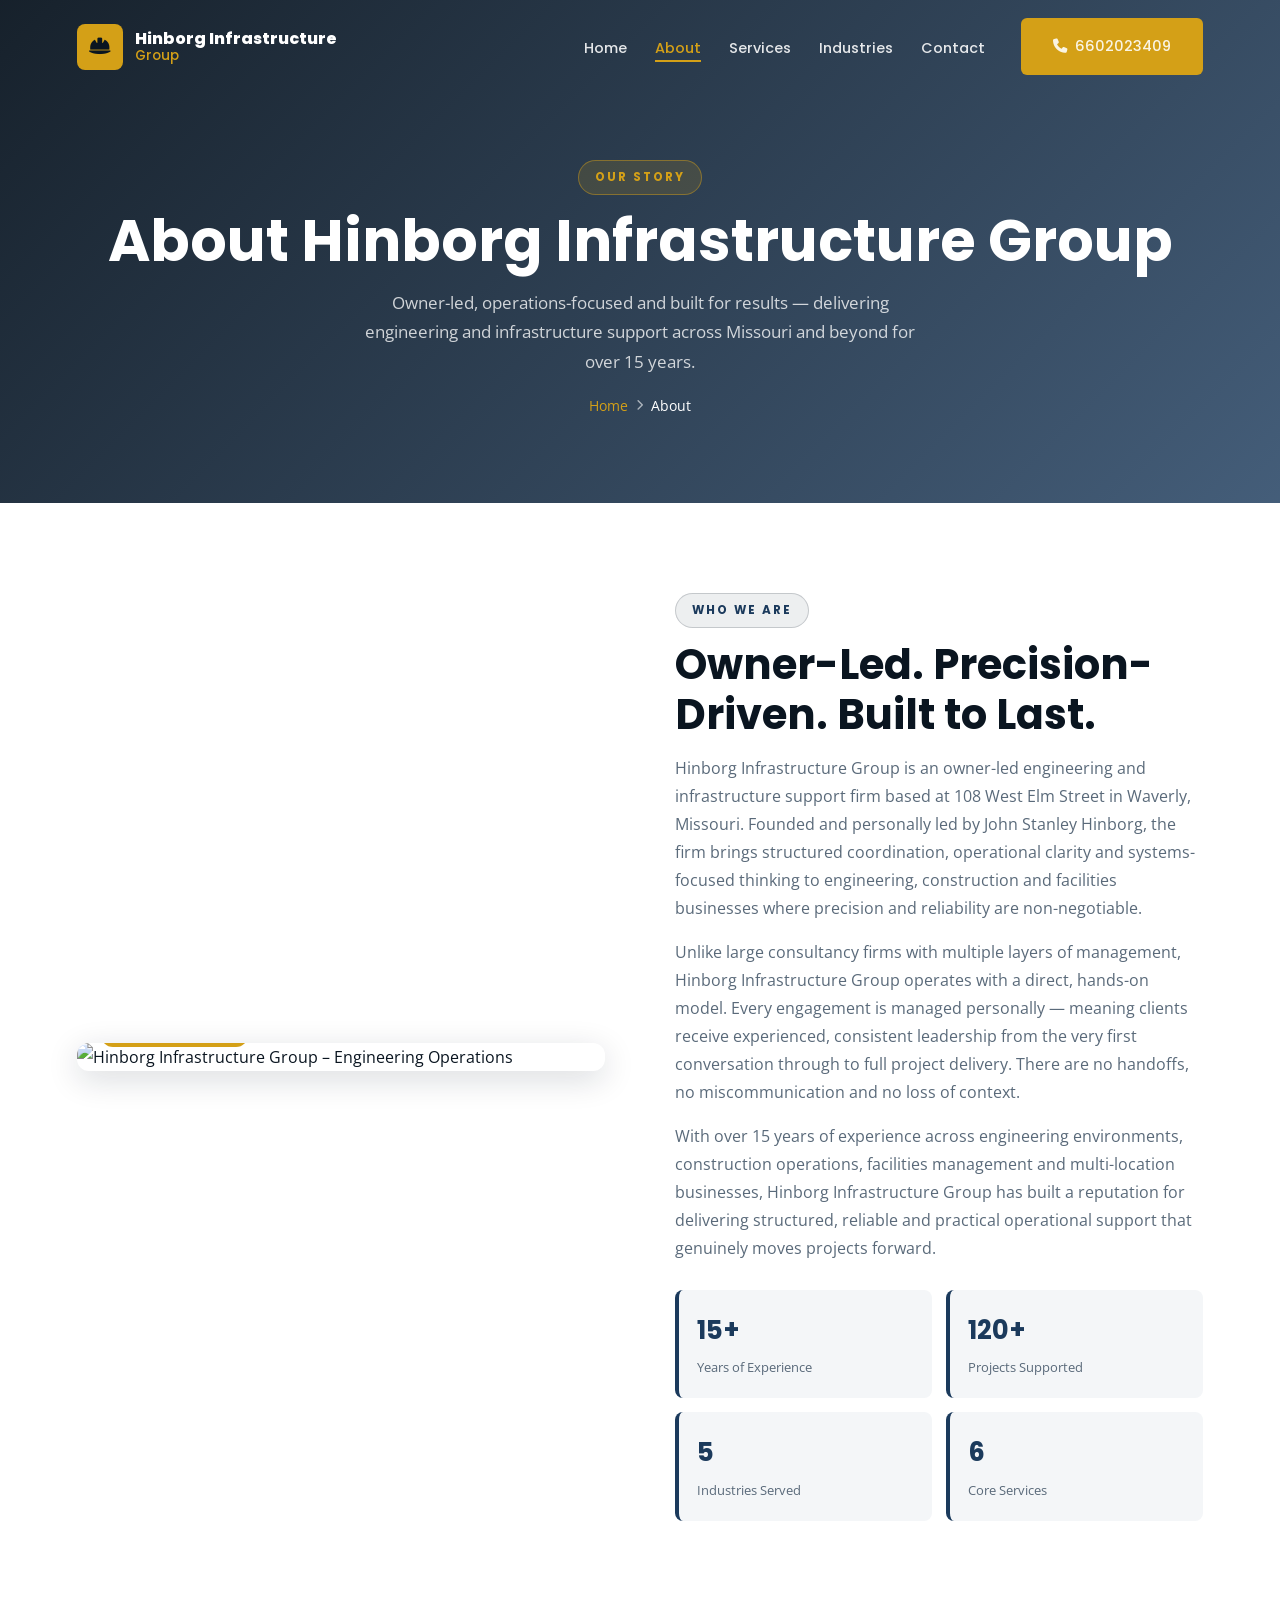
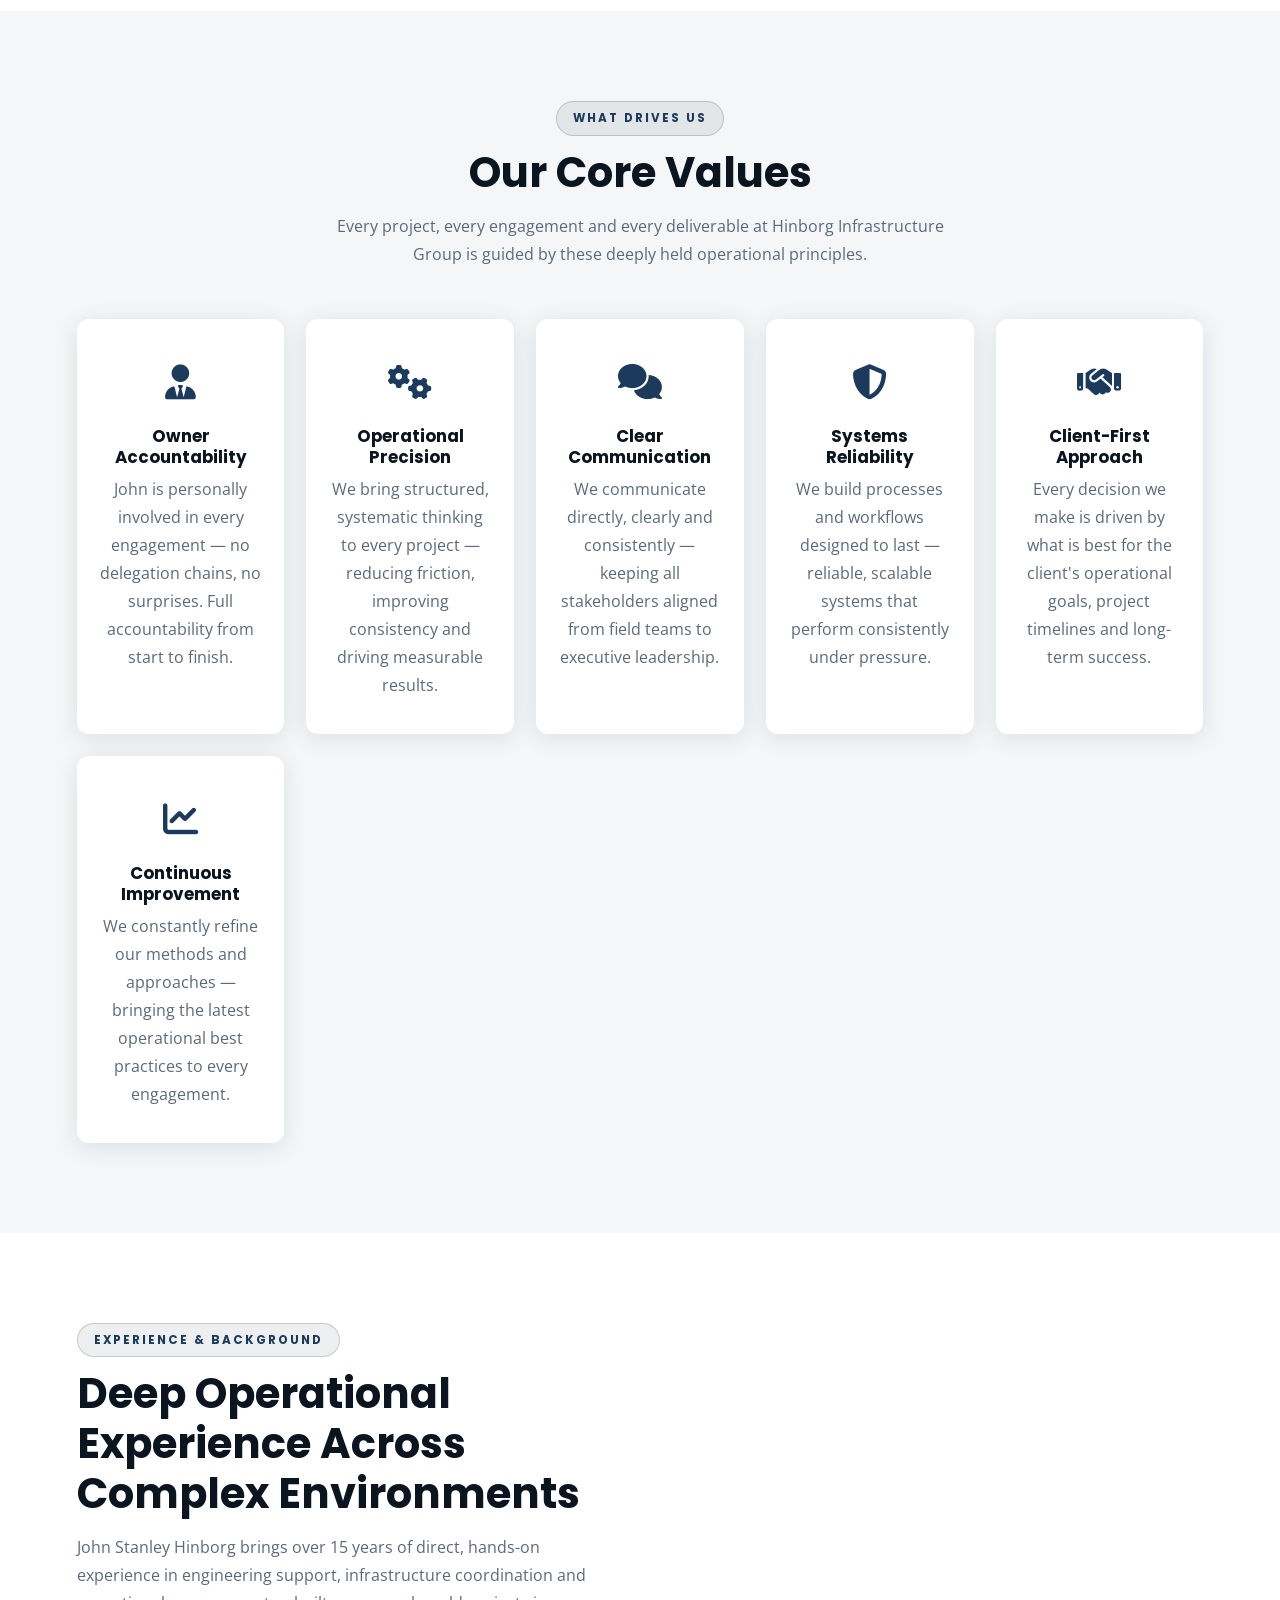
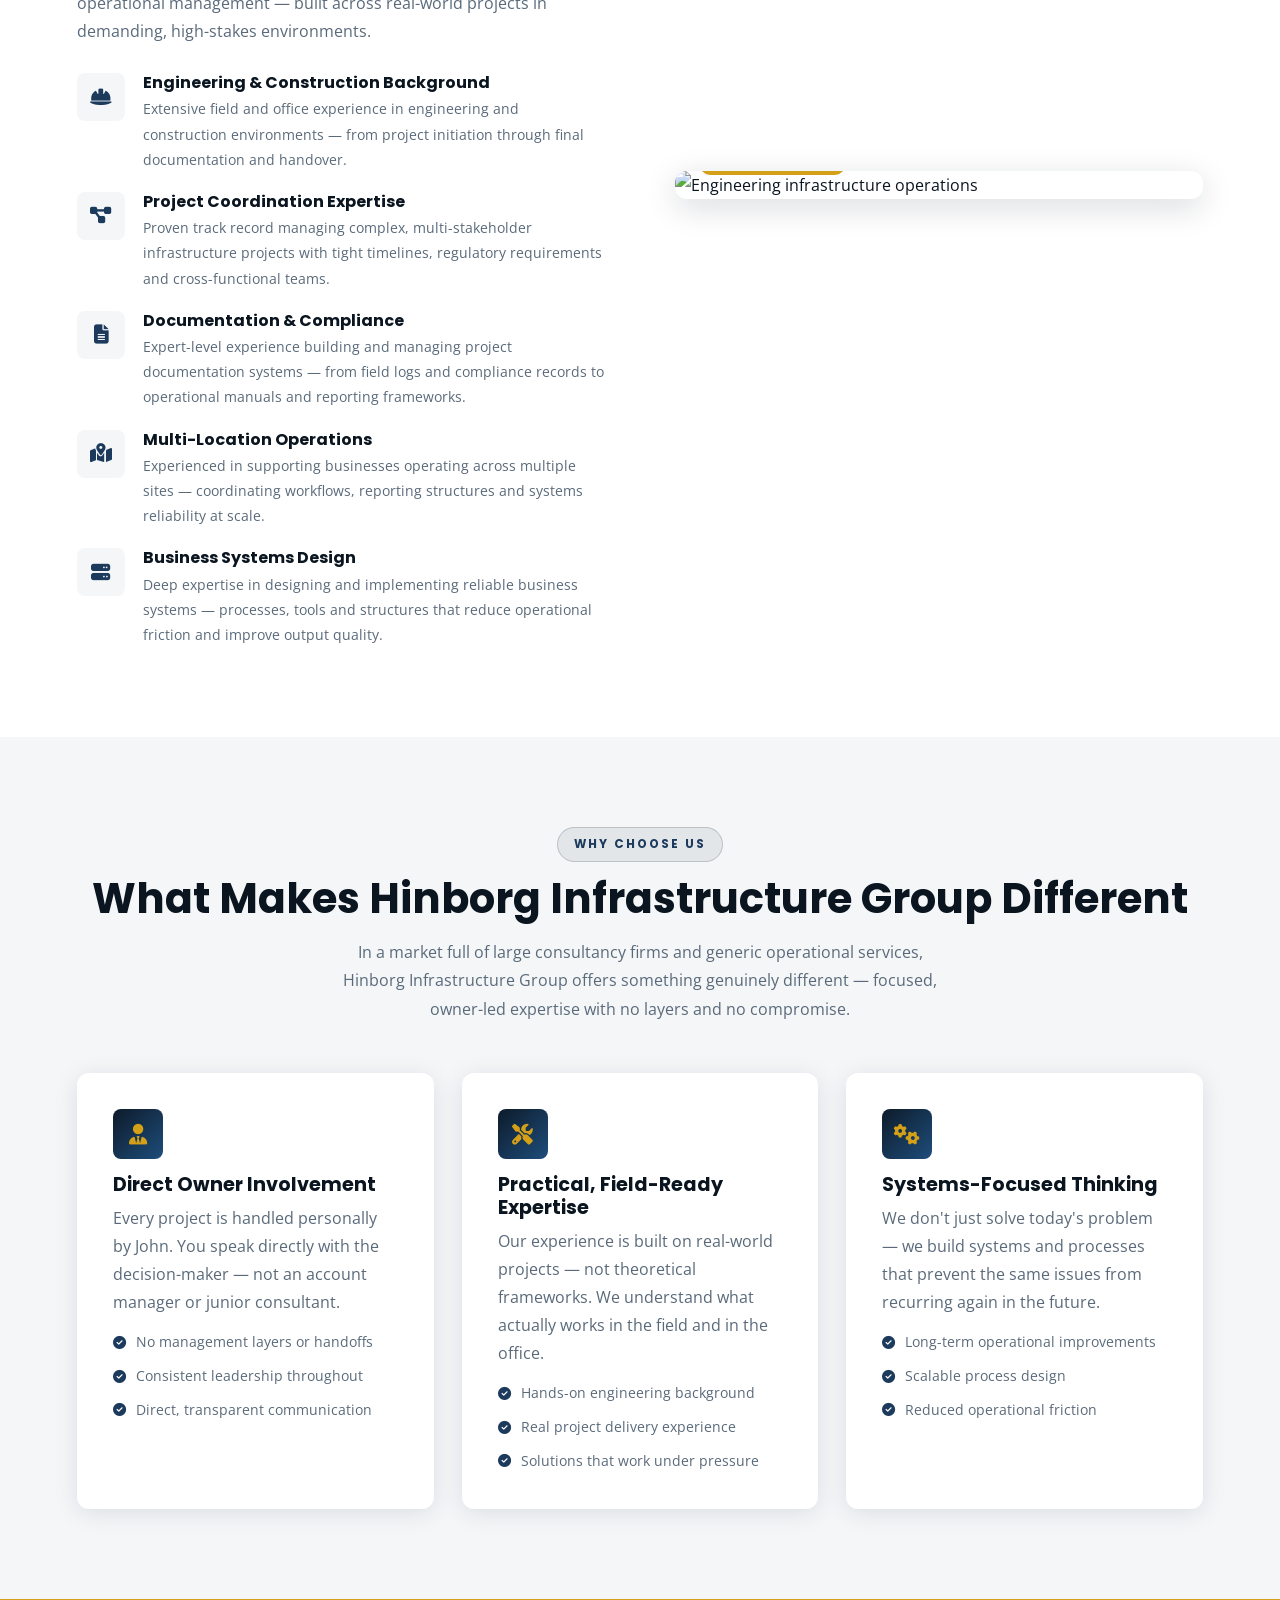
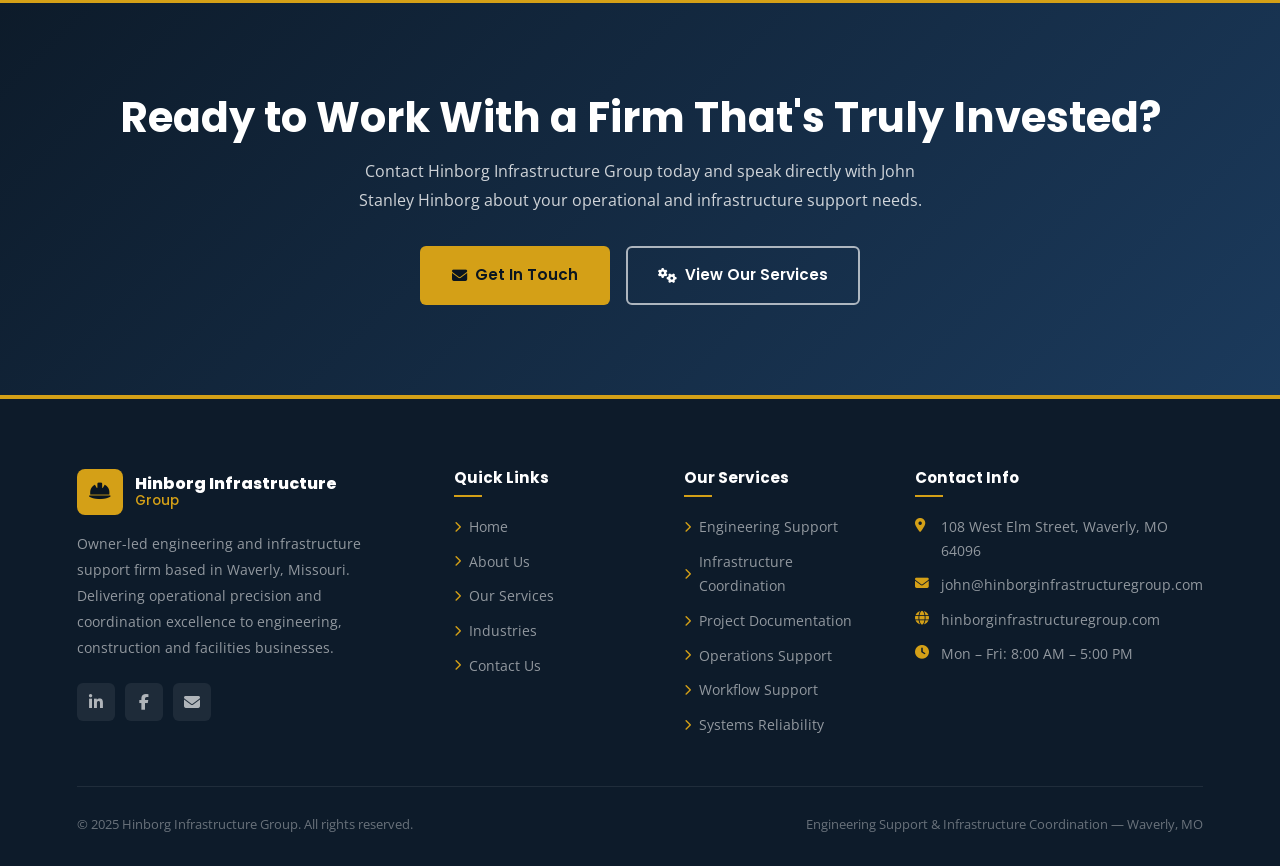
==== commit f0265498: "imaged added" ====
--- a/about.html
+++ b/about.html
@@ -36,7 +36,7 @@
         <li><a href="contact.html">Contact</a></li>
         <li class="nav-cta">
           <a href="contact.html" class="btn btn-gold">
-            <i class="fas fa-envelope"></i> Get In Touch
+            <i class="fas fa-phone"></i>6602023409
           </a>
         </li>
       </ul>
--- a/assets/css/style.css
+++ b/assets/css/style.css
@@ -584,4 +584,80 @@
   .about-highlights { grid-template-columns: 1fr; }
   .contact-form-wrap { padding: 26px 18px; }
   .trust-bar-inner { justify-content: flex-start; }
+}
+
+/* ── Service Cards — Image Top ── */
+.service-card { padding: 0; overflow: hidden; text-align: left; }
+.sc-img { width: 100%; height: 180px; overflow: hidden; }
+.sc-img img { width: 100%; height: 100%; object-fit: cover; transition: transform 0.5s ease; }
+.service-card:hover .sc-img img { transform: scale(1.06); }
+.service-card h3,
+.service-card p,
+.service-card .icon,
+.service-card .btn { padding: 0 24px; }
+.service-card .icon { margin: 20px 24px 12px; }
+.service-card h3  { margin-bottom: 8px; }
+.service-card p   { margin-bottom: 0; }
+.service-card .btn { margin: 18px 24px 28px; display: inline-flex; }
+
+/* ── Industry Cards — Image Top ── */
+.industry-card { padding: 0; overflow: hidden; }
+.ic-img { width: 100%; height: 160px; overflow: hidden; }
+.ic-img img { width: 100%; height: 100%; object-fit: cover; transition: transform 0.5s ease; }
+.industry-card:hover .ic-img img { transform: scale(1.06); }
+.industry-card .ind-icon,
+.industry-card h3,
+.industry-card p,
+.industry-card .ind-link { padding-left: 22px; padding-right: 22px; }
+.industry-card .ind-icon { margin: 20px 0 14px 22px; }
+.industry-card h3 { margin-bottom: 8px; }
+.industry-card .ind-link { display: inline-block; margin: 12px 0 24px 22px; }
+
+/* ── Image Feature Strip ── */
+.img-strip {
+  display: grid;
+  grid-template-columns: repeat(4, 1fr);
+  height: 260px;
+}
+.img-strip-item { position: relative; overflow: hidden; }
+.img-strip-item img { width: 100%; height: 100%; object-fit: cover; transition: transform 0.5s ease; }
+.img-strip-item:hover img { transform: scale(1.08); }
+.img-strip-overlay {
+  position: absolute; inset: 0;
+  background: linear-gradient(to top, rgba(10,21,32,0.85) 0%, transparent 60%);
+  display: flex; align-items: flex-end; padding: 18px;
+}
+.img-strip-overlay span {
+  color: var(--white);
+  font-family: var(--font-head);
+  font-weight: 600;
+  font-size: 0.88rem;
+  letter-spacing: 0.5px;
+}
+
+/* ── Process Image Banner ── */
+.process-img-banner {
+  position: relative;
+  margin-top: 60px;
+  border-radius: var(--radius);
+  overflow: hidden;
+  height: 320px;
+}
+.process-img-banner img { width: 100%; height: 100%; object-fit: cover; }
+.pib-overlay {
+  position: absolute; inset: 0;
+  background: linear-gradient(135deg, rgba(10,21,32,0.90) 0%, rgba(27,58,92,0.70) 100%);
+  display: flex; align-items: center; justify-content: center;
+}
+.pib-content { text-align: center; color: var(--white); padding: 20px; }
+.pib-content h3 { font-family: var(--font-head); font-size: 1.8rem; font-weight: 800; margin-bottom: 10px; }
+.pib-content p  { color: rgba(255,255,255,0.80); margin-bottom: 22px; }
+
+/* ── Responsive: Image Strip ── */
+@media (max-width: 768px) {
+  .img-strip { grid-template-columns: repeat(2, 1fr); height: auto; }
+  .img-strip-item { height: 160px; }
+}
+@media (max-width: 480px) {
+  .img-strip { grid-template-columns: 1fr 1fr; }
 }
